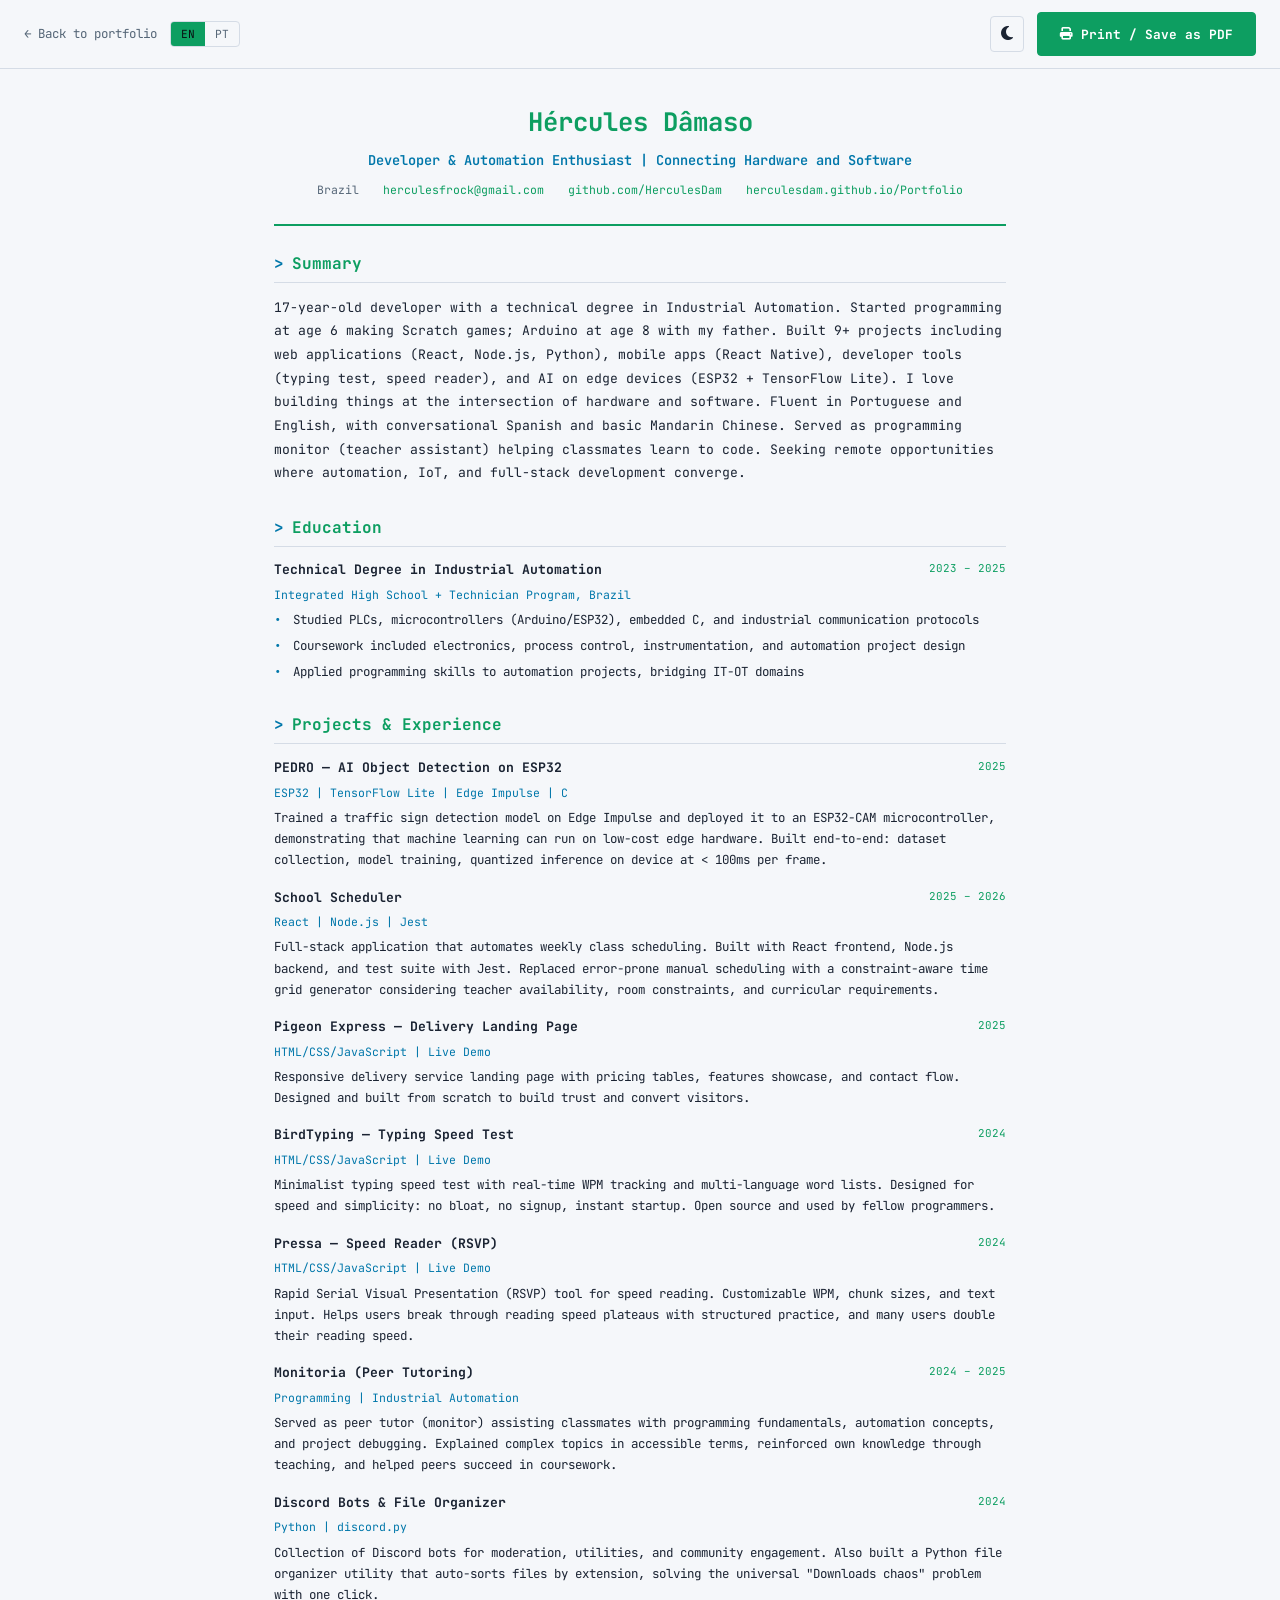
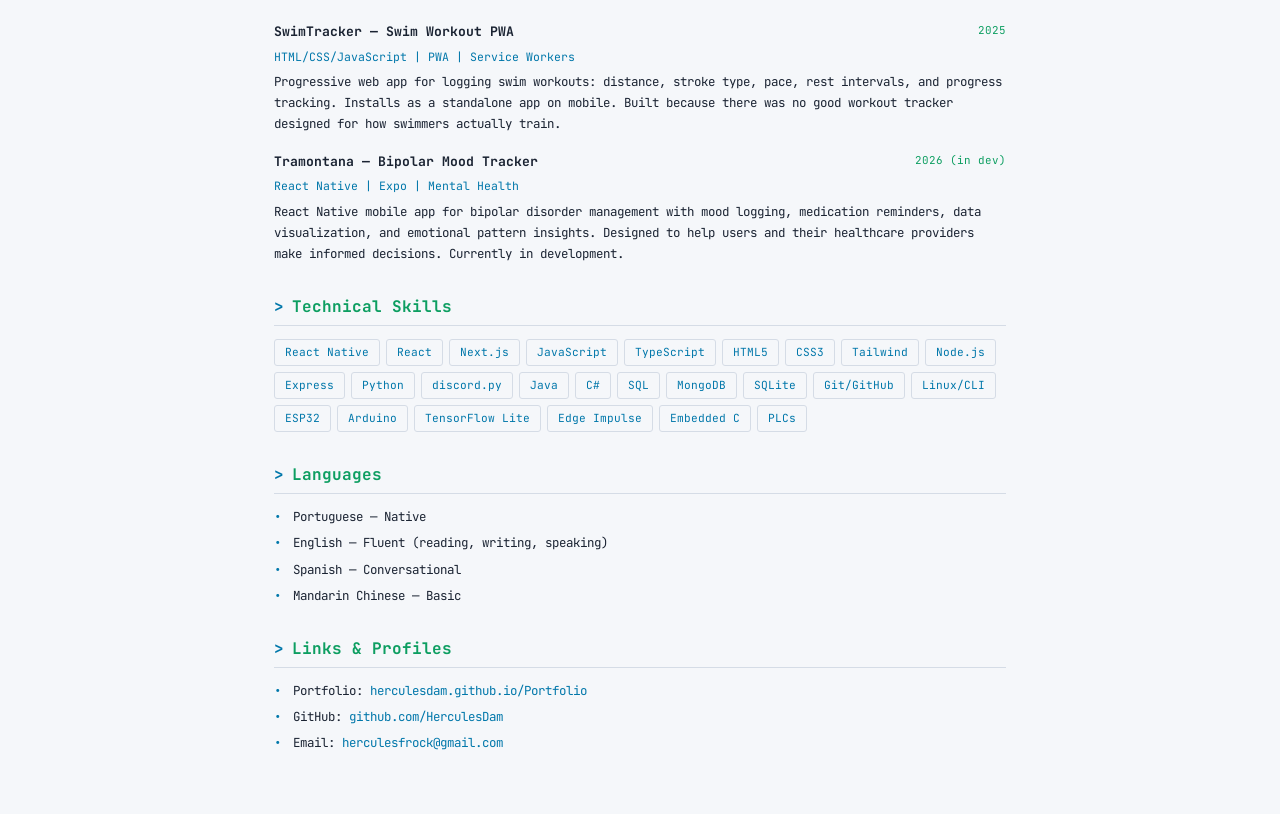
==== resume.html @ ef2e7fe3 "portfolio update" ====
<!DOCTYPE html>
<html lang="en">
<head>
  <meta charset="UTF-8">
  <meta name="viewport" content="width=device-width, initial-scale=1.0">
  <meta name="description" content="Hércules Dâmaso | Curriculum Vitae. 17-year-old developer working with industrial automation and modern software.">
  <meta name="color-scheme" content="dark light">
  <title>CV — Hércules Dâmaso</title>
  <link rel="icon" type="image/png" href="favicon.png">
  <link rel="preconnect" href="https://fonts.googleapis.com">
  <link rel="preconnect" href="https://fonts.gstatic.com" crossorigin>
  <link href="https://fonts.googleapis.com/css2?family=JetBrains+Mono:wght@400;600;700&display=swap" rel="stylesheet">
  <link rel="stylesheet" href="https://cdnjs.cloudflare.com/ajax/libs/font-awesome/6.5.0/css/all.min.css">
  <style>
    /* ─── RESUME-SPECIFIC STYLES ─── */
    :root {
      --bg: #0a0e12;
      --text: #c8d8e8;
      --accent: #00ff99;
      --accent2: #00ccff;
      --muted: #5a7a8a;
      --border: #1e2a34;
    }
    [data-theme="light"] {
      --bg: #f5f7fa;
      --text: #1a2332;
      --accent: #0d9e61;
      --accent2: #0077aa;
      --muted: #556677;
      --border: #d5dce6;
    }
    @media (prefers-color-scheme: light) {
      :root:not([data-theme="dark"]) {
        --bg: #f5f7fa;
        --text: #1a2332;
        --accent: #0d9e61;
        --accent2: #0077aa;
        --muted: #556677;
        --border: #d5dce6;
      }
    }
    /* ─── PRINT STYLES ─── */
    @media print {
      :root { --bg: #fff !important; --text: #111 !important; --accent: #0d7a3a !important; --accent2: #005588 !important; --muted: #444 !important; --border: #ccc !important; }
      body::before, body::after, .no-print, nav, .top-bar { display: none !important; }
      body { background: #fff; color: #111; font-size: 10px; line-height: 1.4; -webkit-print-color-adjust: exact; print-color-adjust: exact; }
      .container { max-width: 100%; padding: 0; }
      .resume-header { padding-bottom: 8px; margin-bottom: 8px; }
      .resume-header h1 { font-size: 18px; }
      .resume-section { page-break-inside: avoid; margin-bottom: 12px; }
      .resume-section h2 { font-size: 12px; }
      .resume-section p, .resume-section li { font-size: 9px; }
      @page { margin: 0.5in; }
    }
    /* ─── BASE ─── */
    *, *::before, *::after { box-sizing: border-box; margin: 0; padding: 0; }
    html { scroll-behavior: smooth; }
    body {
      background: var(--bg);
      color: var(--text);
      font-family: 'JetBrains Mono', 'Courier New', monospace;
      font-size: 14px;
      line-height: 1.7;
      transition: background 0.3s, color 0.3s;
    }
    .container { max-width: 780px; margin: 0 auto; padding: 2rem 1.5rem; }
    /* ─── TOP BAR ─── */
    .top-bar {
      position: sticky;
      top: 0;
      z-index: 100;
      background: var(--bg);
      border-bottom: 1px solid var(--border);
      padding: 12px 1.5rem;
      display: flex;
      justify-content: space-between;
      align-items: center;
      flex-wrap: wrap;
      gap: 0.8rem;
      transition: background 0.3s;
    }
    .top-bar-left { display: flex; align-items: center; gap: 0.8rem; flex-wrap: wrap; }
    .back-link { color: var(--muted); font-size: 0.78rem; text-decoration: none; transition: color 0.2s; }
    .back-link:hover { color: var(--accent); }
    /* ─── LANGUAGE TOGGLE (matching portfolio) ─── */
    .lang-toggle {
      display: flex;
      border: 1px solid var(--border);
      border-radius: 4px;
      overflow: hidden;
    }
    .lang-btn {
      background: none;
      border: none;
      color: var(--muted);
      font-family: 'JetBrains Mono', monospace;
      font-size: 0.7rem;
      padding: 5px 10px;
      cursor: pointer;
      transition: all 0.2s;
    }
    .lang-btn.active { background: var(--accent); color: #0a0e12; }
    .lang-btn:not(.active):hover { color: var(--accent); }
    /* ─── THEME TOGGLE ─── */
    .theme-toggle-btn {
      background: none;
      border: 1px solid var(--border);
      border-radius: 4px;
      padding: 6px 10px;
      min-height: 36px;
      cursor: pointer;
      font-size: 1rem;
      color: var(--text);
      transition: all 0.25s;
    }
    .theme-toggle-btn:hover { border-color: var(--accent); }
    /* ─── PRINT CTA ─── */
    .print-btn {
      display: inline-flex;
      align-items: center;
      gap: 8px;
      padding: 10px 22px;
      min-height: 44px;
      background: var(--accent);
      color: #0a0e12;
      border: 1px solid var(--accent);
      border-radius: 4px;
      font-family: 'JetBrains Mono', monospace;
      font-size: 0.8rem;
      font-weight: 700;
      cursor: pointer;
      transition: all 0.25s;
      text-decoration: none;
    }
    .print-btn:hover { background: transparent; color: var(--accent); }
    [data-theme="light"] .print-btn { color: #fff; }
    [data-theme="light"] .print-btn:hover { color: var(--accent); background: transparent; }
    /* ─── RESUME HEADER ─── */
    .resume-header {
      text-align: center;
      padding-bottom: 1.5rem;
      margin-bottom: 1.5rem;
      border-bottom: 2px solid var(--accent);
    }
    .resume-header h1 { font-size: 1.6rem; color: var(--accent); margin-bottom: 0.3rem; }
    .resume-header .subtitle { color: var(--accent2); font-size: 0.85rem; font-weight: 600; margin-bottom: 0.5rem; }
    .resume-header .contact-row {
      display: flex;
      justify-content: center;
      gap: 1.5rem;
      flex-wrap: wrap;
      font-size: 0.72rem;
      color: var(--muted);
    }
    .resume-header .contact-row a { color: var(--accent); text-decoration: none; }
    .resume-header .contact-row a:hover { text-decoration: underline; }
    /* ─── SECTIONS ─── */
    .resume-section { margin-bottom: 1.8rem; }
    .resume-section h2 {
      font-size: 1rem;
      color: var(--accent);
      margin-bottom: 0.8rem;
      padding-bottom: 0.3rem;
      border-bottom: 1px solid var(--border);
      display: flex;
      align-items: center;
      gap: 0.5rem;
    }
    .resume-section h2::before { content: '>'; color: var(--accent2); }
    .resume-section p { color: var(--text); font-size: 0.82rem; line-height: 1.8; margin-bottom: 0.5rem; }
    .resume-section ul { list-style: none; padding: 0; }
    .resume-section li {
      font-size: 0.78rem;
      color: var(--text);
      margin-bottom: 0.3rem;
      padding-left: 1.2rem;
      position: relative;
    }
    .resume-section li::before {
      content: '•';
      position: absolute;
      left: 0;
      color: var(--accent2);
    }
    .resume-section a { color: var(--accent2); text-decoration: none; }
    .item-header {
      display: flex;
      justify-content: space-between;
      flex-wrap: wrap;
      margin-bottom: 0.2rem;
    }
    .item-title { font-weight: 700; color: var(--text); font-size: 0.82rem; }
    .item-date { font-size: 0.68rem; color: var(--accent); }
    .item-subtitle { font-size: 0.72rem; color: var(--accent2); margin-bottom: 0.3rem; }
    .item-desc { font-size: 0.78rem; color: var(--text); line-height: 1.7; }
    /* ─── SKILL TAGS ─── */
    .skill-tags { display: flex; flex-wrap: wrap; gap: 6px; }
    .skill-tag {
      padding: 3px 10px;
      border: 1px solid var(--border);
      border-radius: 3px;
      font-size: 0.7rem;
      color: var(--accent2);
      transition: border-color 0.2s;
    }
    /* ─── RESPONSIVE ─── */
    @media (max-width: 600px) {
      .container { padding: 1rem 1rem; }
      .resume-header h1 { font-size: 1.3rem; }
      .resume-header .contact-row { flex-direction: column; gap: 0.3rem; align-items: center; }
      .top-bar { padding: 10px 1rem; flex-direction: column; }
      .top-bar-left { justify-content: center; }
    }
  </style>
</head>
<body>
  <!-- Top Bar (hidden when printing) -->
  <div class="top-bar no-print">
    <div class="top-bar-left">
      <a href="index.html" class="back-link" data-i18n="backToPortfolio">← Back to portfolio</a>
      <div class="lang-toggle" role="radiogroup" aria-label="Language">
        <button class="lang-btn" data-lang="en" role="radio" aria-checked="true">EN</button>
        <button class="lang-btn" data-lang="pt" role="radio" aria-checked="false">PT</button>
      </div>
    </div>
    <div style="display:flex;align-items:center;gap:0.8rem;flex-wrap:wrap;">
      <button class="theme-toggle-btn" id="theme-toggle" data-i18n="themeToggleLabel" aria-label="Toggle light/dark theme"><i class="fa-solid fa-moon"></i></button>
      <button class="print-btn no-print" onclick="window.print()">
        <i class="fa-solid fa-print"></i> <span data-i18n="printBtn">Print / Save as PDF</span>
      </button>
    </div>
  </div>

  <div class="container">
    <!-- Header -->
    <header class="resume-header">
      <h1>Hércules Dâmaso</h1>
      <div class="subtitle" data-i18n="subtitle">Developer & Automation Enthusiast — Bridging Industrial Automation with Modern Software</div>
      <div class="contact-row">
        <span data-i18n="location">Brazil</span>
        <a href="mailto:herculesfrock@gmail.com">herculesfrock@gmail.com</a>
        <a href="https://github.com/HerculesDam" target="_blank" rel="noopener">github.com/HerculesDam</a>
        <a href="https://herculesdam.github.io/Portfolio/" target="_blank" rel="noopener">herculesdam.github.io/Portfolio</a>
      </div>
    </header>

    <!-- Summary -->
    <section class="resume-section">
      <h2 data-i18n="sectionSummary">Summary</h2>
      <p data-i18n="summaryText">17-year-old developer with a technical degree in Industrial Automation. Started programming at age 6 making Scratch games; Arduino at age 8 with my father. Built 9+ production projects spanning web applications (React, Node.js, Python), mobile apps (React Native), developer tools (typing test, speed reader), and AI on edge devices (ESP32 + TensorFlow Lite). Passionate about the intersection of physical automation and modern software. Fluent in Portuguese and English, with conversational Spanish and basic Mandarin Chinese. Served as programming monitor (teacher assistant) helping classmates learn to code. Seeking remote opportunities where automation, IoT, and full-stack development converge.</p>
    </section>

    <!-- Education -->
    <section class="resume-section">
      <h2 data-i18n="sectionEducation">Education</h2>
      <div class="item-header">
        <span class="item-title" data-i18n="eduTitle">Technical Degree — Industrial Automation</span>
        <span class="item-date">2023 – 2025</span>
      </div>
      <div class="item-subtitle" data-i18n="eduSubtitle">Integrated High School + Technician Program, Brazil</div>
      <div class="item-desc">
        <ul>
          <li data-i18n="eduLi1">Studied PLCs, microcontrollers (Arduino/ESP32), embedded C, and industrial communication protocols</li>
          <li data-i18n="eduLi2">Coursework included electronics, process control, instrumentation, and automation project design</li>
          <li data-i18n="eduLi3">Applied programming skills to automation projects, bridging IT-OT domains</li>
        </ul>
      </div>
    </section>

    <!-- Projects & Experience -->
    <section class="resume-section">
      <h2 data-i18n="sectionProjects">Projects & Experience</h2>

      <div style="margin-bottom:1rem;">
        <div class="item-header">
          <span class="item-title">PEDRO — AI Object Detection on ESP32</span>
          <span class="item-date">2025</span>
        </div>
        <div class="item-subtitle" data-i18n="expPedroSub">ESP32 | TensorFlow Lite | Edge Impulse | C</div>
        <div class="item-desc" data-i18n="expPedroDesc">Trained a traffic sign detection model on Edge Impulse and deployed it to an ESP32-CAM microcontroller, demonstrating that machine learning can run on low-cost edge hardware. Built end-to-end: dataset collection, model training, quantized inference on device at < 100ms per frame.</div>
      </div>

      <div style="margin-bottom:1rem;">
        <div class="item-header">
          <span class="item-title" data-i18n="expSchedTitle">School Scheduler</span>
          <span class="item-date">2025 – 2026</span>
        </div>
        <div class="item-subtitle">React | Node.js | Jest</div>
        <div class="item-desc" data-i18n="expSchedDesc">Full-stack application that automates weekly class scheduling. Built with React frontend, Node.js backend, and test suite with Jest. Replaced error-prone manual scheduling with a constraint-aware time grid generator considering teacher availability, room constraints, and curricular requirements.</div>
      </div>

      <div style="margin-bottom:1rem;">
        <div class="item-header">
          <span class="item-title" data-i18n="expPigeonTitle">Pigeon Express — Delivery Landing Page</span>
          <span class="item-date">2025</span>
        </div>
        <div class="item-subtitle">HTML/CSS/JavaScript | <a href="https://herculesdam.github.io/Pigeon-Express/" target="_blank" rel="noopener" data-i18n="liveDemoLabel">Live Demo</a></div>
        <div class="item-desc" data-i18n="expPigeonDesc">Responsive delivery service landing page with pricing tables, features showcase, and contact flow. Designed and built from scratch to build trust and convert visitors.</div>
      </div>

      <div style="margin-bottom:1rem;">
        <div class="item-header">
          <span class="item-title">BirdTyping — Typing Speed Test</span>
          <span class="item-date">2024</span>
        </div>
        <div class="item-subtitle">HTML/CSS/JavaScript | <a href="https://herculesdam.github.io/BirdTyping/" target="_blank" rel="noopener" data-i18n="liveDemoLabel">Live Demo</a></div>
        <div class="item-desc" data-i18n="expBirdDesc">Minimalist typing speed test with real-time WPM tracking and multi-language word lists. Designed for speed and simplicity — no bloat, no signup, instant startup. Open-source and used by fellow programmers.</div>
      </div>

      <div style="margin-bottom:1rem;">
        <div class="item-header">
          <span class="item-title">Pressa — Speed Reader (RSVP)</span>
          <span class="item-date">2024</span>
        </div>
        <div class="item-subtitle">HTML/CSS/JavaScript | <a href="https://herculesdam.github.io/Pressa/" target="_blank" rel="noopener" data-i18n="liveDemoLabel">Live Demo</a></div>
        <div class="item-desc" data-i18n="expPressaDesc">Rapid Serial Visual Presentation (RSVP) tool for speed reading. Customizable WPM, chunk sizes, and text input. Helps users break reading speed plateaus through structured practice — users can double their reading speed.</div>
      </div>

      <div style="margin-bottom:1rem;">
        <div class="item-header">
          <span class="item-title" data-i18n="expMonitorTitle">Monitoria (Peer Tutoring)</span>
          <span class="item-date">2024 – 2025</span>
        </div>
        <div class="item-subtitle" data-i18n="expMonitorSub">Programming | Industrial Automation</div>
        <div class="item-desc" data-i18n="expMonitorDesc">Served as peer tutor (monitor) assisting classmates with programming fundamentals, automation concepts, and project debugging. Explained complex topics in accessible terms, reinforced own knowledge through teaching, and helped peers succeed in coursework.</div>
      </div>

      <div style="margin-bottom:1rem;">
        <div class="item-header">
          <span class="item-title" data-i18n="expDiscordTitle">Discord Bots & File Organizer</span>
          <span class="item-date">2024</span>
        </div>
        <div class="item-subtitle">Python | discord.py</div>
        <div class="item-desc" data-i18n="expDiscordDesc">Collection of Discord bots for moderation, utilities, and community engagement. Also built a Python file organizer utility that auto-sorts files by extension — solving the ubiquitous "Downloads chaos" problem with one-click organization.</div>
      </div>

      <div style="margin-bottom:1rem;">
        <div class="item-header">
          <span class="item-title">SwimTracker — Swim Workout PWA</span>
          <span class="item-date">2025</span>
        </div>
        <div class="item-subtitle">HTML/CSS/JavaScript | PWA | Service Workers</div>
        <div class="item-desc" data-i18n="expSwimDesc">Progressive web app for logging swim workouts — distance, stroke type, pace, rest intervals, and progression tracking. Installed as a standalone app on mobile. Built because no dedicated workout tracker existed for swimmers' specific training patterns.</div>
      </div>

      <div>
        <div class="item-header">
          <span class="item-title">Tramontana — Bipolar Mood Tracker</span>
          <span class="item-date">2026 (in dev)</span>
        </div>
        <div class="item-subtitle">React Native | Expo | Mental Health</div>
        <div class="item-desc" data-i18n="expTramontDesc">React Native mobile app for bipolar disorder management — mood logging, medication reminders, data visualization, and emotional pattern insights. Designed to help users and their healthcare providers make evidence-based decisions. Currently in development.</div>
      </div>
    </section>

    <!-- Skills -->
    <section class="resume-section">
      <h2 data-i18n="sectionSkills">Technical Skills</h2>
      <div class="skill-tags">
        <span class="skill-tag">React Native</span>
        <span class="skill-tag">React</span>
        <span class="skill-tag">Next.js</span>
        <span class="skill-tag">JavaScript</span>
        <span class="skill-tag">TypeScript</span>
        <span class="skill-tag">HTML5</span>
        <span class="skill-tag">CSS3</span>
        <span class="skill-tag">Tailwind</span>
        <span class="skill-tag">Node.js</span>
        <span class="skill-tag">Express</span>
        <span class="skill-tag">Python</span>
        <span class="skill-tag">discord.py</span>
        <span class="skill-tag">Java</span>
        <span class="skill-tag">C#</span>
        <span class="skill-tag">SQL</span>
        <span class="skill-tag">MongoDB</span>
        <span class="skill-tag">SQLite</span>
        <span class="skill-tag">Git/GitHub</span>
        <span class="skill-tag">Linux/CLI</span>
        <span class="skill-tag">ESP32</span>
        <span class="skill-tag">Arduino</span>
        <span class="skill-tag">TensorFlow Lite</span>
        <span class="skill-tag">Edge Impulse</span>
        <span class="skill-tag">Embedded C</span>
        <span class="skill-tag">PLCs</span>
      </div>
    </section>

    <!-- Languages -->
    <section class="resume-section">
      <h2 data-i18n="sectionLanguages">Languages</h2>
      <ul>
        <li data-i18n="langPT">Portuguese — Native</li>
        <li data-i18n="langEN">English — Fluent (reading, writing, speaking)</li>
        <li data-i18n="langES">Spanish — Conversational</li>
        <li data-i18n="langZH">Mandarin Chinese — Basic</li>
      </ul>
    </section>

    <!-- Links -->
    <section class="resume-section">
      <h2 data-i18n="sectionLinks">Links & Profiles</h2>
      <ul>
        <li><span data-i18n="linkPortfolio">Portfolio:</span> <a href="https://herculesdam.github.io/Portfolio/" target="_blank" rel="noopener">herculesdam.github.io/Portfolio</a></li>
        <li><span data-i18n="linkGitHub">GitHub:</span> <a href="https://github.com/HerculesDam" target="_blank" rel="noopener">github.com/HerculesDam</a></li>
        <li><span data-i18n="linkEmail">Email:</span> <a href="mailto:herculesfrock@gmail.com">herculesfrock@gmail.com</a></li>
      </ul>
    </section>
  </div>

  <script>
    /* ───────────────────────────────────────── */
    /*  TRANSLATIONS                            */
    /* ───────────────────────────────────────── */
    const cvTranslations = {
      en: {
        backToPortfolio: "← Back to portfolio",
        themeToggleLabel: "Toggle light/dark theme",
        printBtn: "Print / Save as PDF",
        subtitle: "Developer & Automation Enthusiast | Connecting Hardware and Software",
        location: "Brazil",
        sectionSummary: "Summary",
        summaryText: "17-year-old developer with a technical degree in Industrial Automation. Started programming at age 6 making Scratch games; Arduino at age 8 with my father. Built 9+ projects including web applications (React, Node.js, Python), mobile apps (React Native), developer tools (typing test, speed reader), and AI on edge devices (ESP32 + TensorFlow Lite). I love building things at the intersection of hardware and software. Fluent in Portuguese and English, with conversational Spanish and basic Mandarin Chinese. Served as programming monitor (teacher assistant) helping classmates learn to code. Seeking remote opportunities where automation, IoT, and full-stack development converge.",
        sectionEducation: "Education",
        eduTitle: "Technical Degree in Industrial Automation",
        eduSubtitle: "Integrated High School + Technician Program, Brazil",
        eduLi1: "Studied PLCs, microcontrollers (Arduino/ESP32), embedded C, and industrial communication protocols",
        eduLi2: "Coursework included electronics, process control, instrumentation, and automation project design",
        eduLi3: "Applied programming skills to automation projects, bridging IT-OT domains",
        sectionProjects: "Projects & Experience",
        liveDemoLabel: "Live Demo",
        expPedroSub: "ESP32 | TensorFlow Lite | Edge Impulse | C",
        expPedroDesc: "Trained a traffic sign detection model on Edge Impulse and deployed it to an ESP32-CAM microcontroller, demonstrating that machine learning can run on low-cost edge hardware. Built end-to-end: dataset collection, model training, quantized inference on device at < 100ms per frame.",
        expSchedTitle: "School Scheduler",
        expSchedDesc: "Full-stack application that automates weekly class scheduling. Built with React frontend, Node.js backend, and test suite with Jest. Replaced error-prone manual scheduling with a constraint-aware time grid generator considering teacher availability, room constraints, and curricular requirements.",
        expPigeonTitle: "Pigeon Express — Delivery Landing Page",
        expPigeonDesc: "Responsive delivery service landing page with pricing tables, features showcase, and contact flow. Designed and built from scratch to build trust and convert visitors.",
        expBirdDesc: "Minimalist typing speed test with real-time WPM tracking and multi-language word lists. Designed for speed and simplicity: no bloat, no signup, instant startup. Open source and used by fellow programmers.",
        expPressaDesc: "Rapid Serial Visual Presentation (RSVP) tool for speed reading. Customizable WPM, chunk sizes, and text input. Helps users break through reading speed plateaus with structured practice, and many users double their reading speed.",
        expMonitorTitle: "Monitoria (Peer Tutoring)",
        expMonitorSub: "Programming | Industrial Automation",
        expMonitorDesc: "Served as peer tutor (monitor) assisting classmates with programming fundamentals, automation concepts, and project debugging. Explained complex topics in accessible terms, reinforced own knowledge through teaching, and helped peers succeed in coursework.",
        expDiscordTitle: "Discord Bots & File Organizer",
        expDiscordDesc: "Collection of Discord bots for moderation, utilities, and community engagement. Also built a Python file organizer utility that auto-sorts files by extension, solving the universal \"Downloads chaos\" problem with one click.",
        expSwimDesc: "Progressive web app for logging swim workouts: distance, stroke type, pace, rest intervals, and progress tracking. Installs as a standalone app on mobile. Built because there was no good workout tracker designed for how swimmers actually train.",
        expTramontDesc: "React Native mobile app for bipolar disorder management with mood logging, medication reminders, data visualization, and emotional pattern insights. Designed to help users and their healthcare providers make informed decisions. Currently in development.",
        sectionSkills: "Technical Skills",
        sectionLanguages: "Languages",
        langPT: "Portuguese — Native",
        langEN: "English — Fluent (reading, writing, speaking)",
        langES: "Spanish — Conversational",
        langZH: "Mandarin Chinese — Basic",
        sectionLinks: "Links & Profiles",
        linkPortfolio: "Portfolio:",
        linkGitHub: "GitHub:",
        linkEmail: "Email:"
      },
      pt: {
        backToPortfolio: "← Voltar ao portfólio",
        themeToggleLabel: "Alternar tema claro/escuro",
        printBtn: "Imprimir / Salvar como PDF",
        subtitle: "Desenvolvedor & Entusiasta de Automação | Conectando Hardware e Software",
        location: "Brasil",
        sectionSummary: "Resumo",
        summaryText: "Desenvolvedor de 17 anos com curso técnico em Automação Industrial. Programo desde os 6 anos fazendo joguinhos no Scratch; Arduino aos 8 anos com meu pai. Construí mais de 9 projetos incluindo aplicações web (React, Node.js, Python), apps mobile (React Native), ferramentas para desenvolvedores (teste de digitação, leitura rápida) e IA em dispositivos edge (ESP32 + TensorFlow Lite). Adoro construir coisas na interseção entre hardware e software. Fluente em português e inglês, com espanhol conversacional e mandarim básico. Atuei como monitor de programação (professor assistente) ajudando colegas a aprender a programar. Buscando oportunidades remotas onde automação, IoT e desenvolvimento full-stack convergem.",
        sectionEducation: "Formação",
        eduTitle: "Curso Técnico em Automação Industrial",
        eduSubtitle: "Ensino Médio Integrado ao Técnico, Brasil",
        eduLi1: "Estudei PLCs, microcontroladores (Arduino/ESP32), C embarcado e protocolos de comunicação industrial",
        eduLi2: "Curso incluiu eletrônica, controle de processos, instrumentação e projeto de automação",
        eduLi3: "Apliquei habilidades de programação a projetos de automação, unindo os domínios TI-TO",
        sectionProjects: "Projetos & Experiência",
        liveDemoLabel: "Demo ao vivo",
        expPedroSub: "ESP32 | TensorFlow Lite | Edge Impulse | C",
        expPedroDesc: "Treinei um modelo de detecção de sinais de trânsito no Edge Impulse e implantei em um microcontrolador ESP32-CAM, demonstrando que machine learning pode rodar em hardware edge de baixo custo. Construí ponta a ponta: coleta de dataset, treinamento do modelo, inferência quantizada no dispositivo a < 100ms por frame.",
        expSchedTitle: "Organiza Horários",
        expSchedDesc: "Aplicação full-stack que automatiza a montagem de grade horária semanal. Construído com frontend React, backend Node.js e testes com Jest. Substituiu o agendamento manual propenso a erros por um gerador automático considerando disponibilidade de professores, restrições de salas e requisitos curriculares.",
        expPigeonTitle: "Pigeon Express — Landing Page de Delivery",
        expPigeonDesc: "Landing page responsiva para serviço de delivery com tabelas de preço, showcase de funcionalidades e fluxo de contato. Projetada e construída do zero para transmitir confiança e converter visitantes.",
        expBirdDesc: "Teste de digitação minimalista com rastreamento de PPM em tempo real e listas de palavras multilíngues. Projetado para velocidade e simplicidade: sem peso, sem cadastro, inicialização instantânea. Open source e usado por outros programadores.",
        expPressaDesc: "Ferramenta de leitura rápida RSVP (Rapid Serial Visual Presentation). PPM personalizável, tamanhos de chunk e entrada de texto. Ajuda a quebrar platôs de velocidade de leitura com prática estruturada, e muitos usuários dobram sua velocidade de leitura.",
        expMonitorTitle: "Monitoria (Professor Assistente)",
        expMonitorSub: "Programação | Automação Industrial",
        expMonitorDesc: "Atuei como monitor auxiliando colegas com fundamentos de programação, conceitos de automação e depuração de projetos. Expliquei tópicos complexos em termos acessíveis, reforcei meu próprio conhecimento através do ensino e ajudei colegas a ter sucesso nos cursos.",
        expDiscordTitle: "Bots Discord & Organizador de Arquivos",
        expDiscordDesc: "Coleção de bots Discord para moderação, utilidades e engajamento comunitário. Também criei um utilitário Python que organiza automaticamente arquivos por extensão, resolvendo o problema universal do \"caos na pasta Downloads\" com um clique.",
        expSwimDesc: "Progressive web app para registro de treinos de natação: distância, estilo, ritmo, intervalos de descanso e acompanhamento de progressão. Instalável como app standalone no celular. Construído porque não existia um bom app de treino feito para como os nadadores realmente treinam.",
        expTramontDesc: "App mobile React Native para gerenciamento de transtorno bipolar com registro de humor, lembretes de medicação, visualização de dados e insights de padrões emocionais. Projetado para ajudar usuários e seus médicos a tomar decisões informadas. Em desenvolvimento.",
        sectionSkills: "Habilidades Técnicas",
        sectionLanguages: "Idiomas",
        langPT: "Português — Nativo",
        langEN: "Inglês — Fluente (leitura, escrita, conversação)",
        langES: "Espanhol — Conversacional",
        langZH: "Mandarim — Básico",
        sectionLinks: "Links & Perfis",
        linkPortfolio: "Portfólio:",
        linkGitHub: "GitHub:",
        linkEmail: "Email:"
      }
    };

    /* ───────────────────────────────────────── */
    /*  LANGUAGE DETECTION & TOGGLE              */
    /* ───────────────────────────────────────── */
    const langBtns = document.querySelectorAll('.lang-btn');
    const dataI18nEls = document.querySelectorAll('[data-i18n]');
    let currentLang = localStorage.getItem('portfolio-lang') || 'en';

    function setLang(lang) {
      currentLang = lang;
      localStorage.setItem('portfolio-lang', lang);
      document.documentElement.lang = lang;

      // Update lang radio buttons
      langBtns.forEach(btn => {
        const isActive = btn.dataset.lang === lang;
        btn.classList.toggle('active', isActive);
        btn.setAttribute('aria-checked', isActive);
      });

      // Update meta description
      const metaDesc = document.querySelector('meta[name="description"]');
      if (metaDesc && cvTranslations[lang]?.summaryText) {
        metaDesc.content = cvTranslations[lang].summaryText.substring(0, 160);
      }

      // Update all data-i18n elements
      dataI18nEls.forEach(el => {
        const key = el.dataset.i18n;
        if (!key) return;
        const val = cvTranslations[lang]?.[key] ?? cvTranslations['en']?.[key] ?? key;
        if (el.id === 'theme-toggle') {
          el.setAttribute('aria-label', val);
          return;
        }
        el.textContent = val;
      });
    }

    langBtns.forEach(btn => {
      btn.addEventListener('click', () => setLang(btn.dataset.lang));
    });

    // Init language
    setLang(currentLang);

    /* ───────────────────────────────────────── */
    /*  THEME TOGGLE                            */
    /* ───────────────────────────────────────── */
    const themeBtn = document.getElementById('theme-toggle');
    const prefersDark = window.matchMedia('(prefers-color-scheme: dark)').matches;

    function getTheme() {
      return localStorage.getItem('portfolio-theme') || (prefersDark ? 'dark' : 'light');
    }

    function setTheme(theme) {
      document.documentElement.setAttribute('data-theme', theme);
      localStorage.setItem('portfolio-theme', theme);
      if (themeBtn) {
        themeBtn.innerHTML = theme === 'dark' ? '<i class="fa-solid fa-sun"></i>' : '<i class="fa-solid fa-moon"></i>';
      }
      const metaCS = document.querySelector('meta[name="color-scheme"]');
      if (metaCS) metaCS.content = theme === 'dark' ? 'dark light' : 'light dark';
    }

    setTheme(getTheme());

    themeBtn?.addEventListener('click', () => {
      const next = document.documentElement.getAttribute('data-theme') === 'dark' ? 'light' : 'dark';
      setTheme(next);
    });
  </script>
</body>
</html>
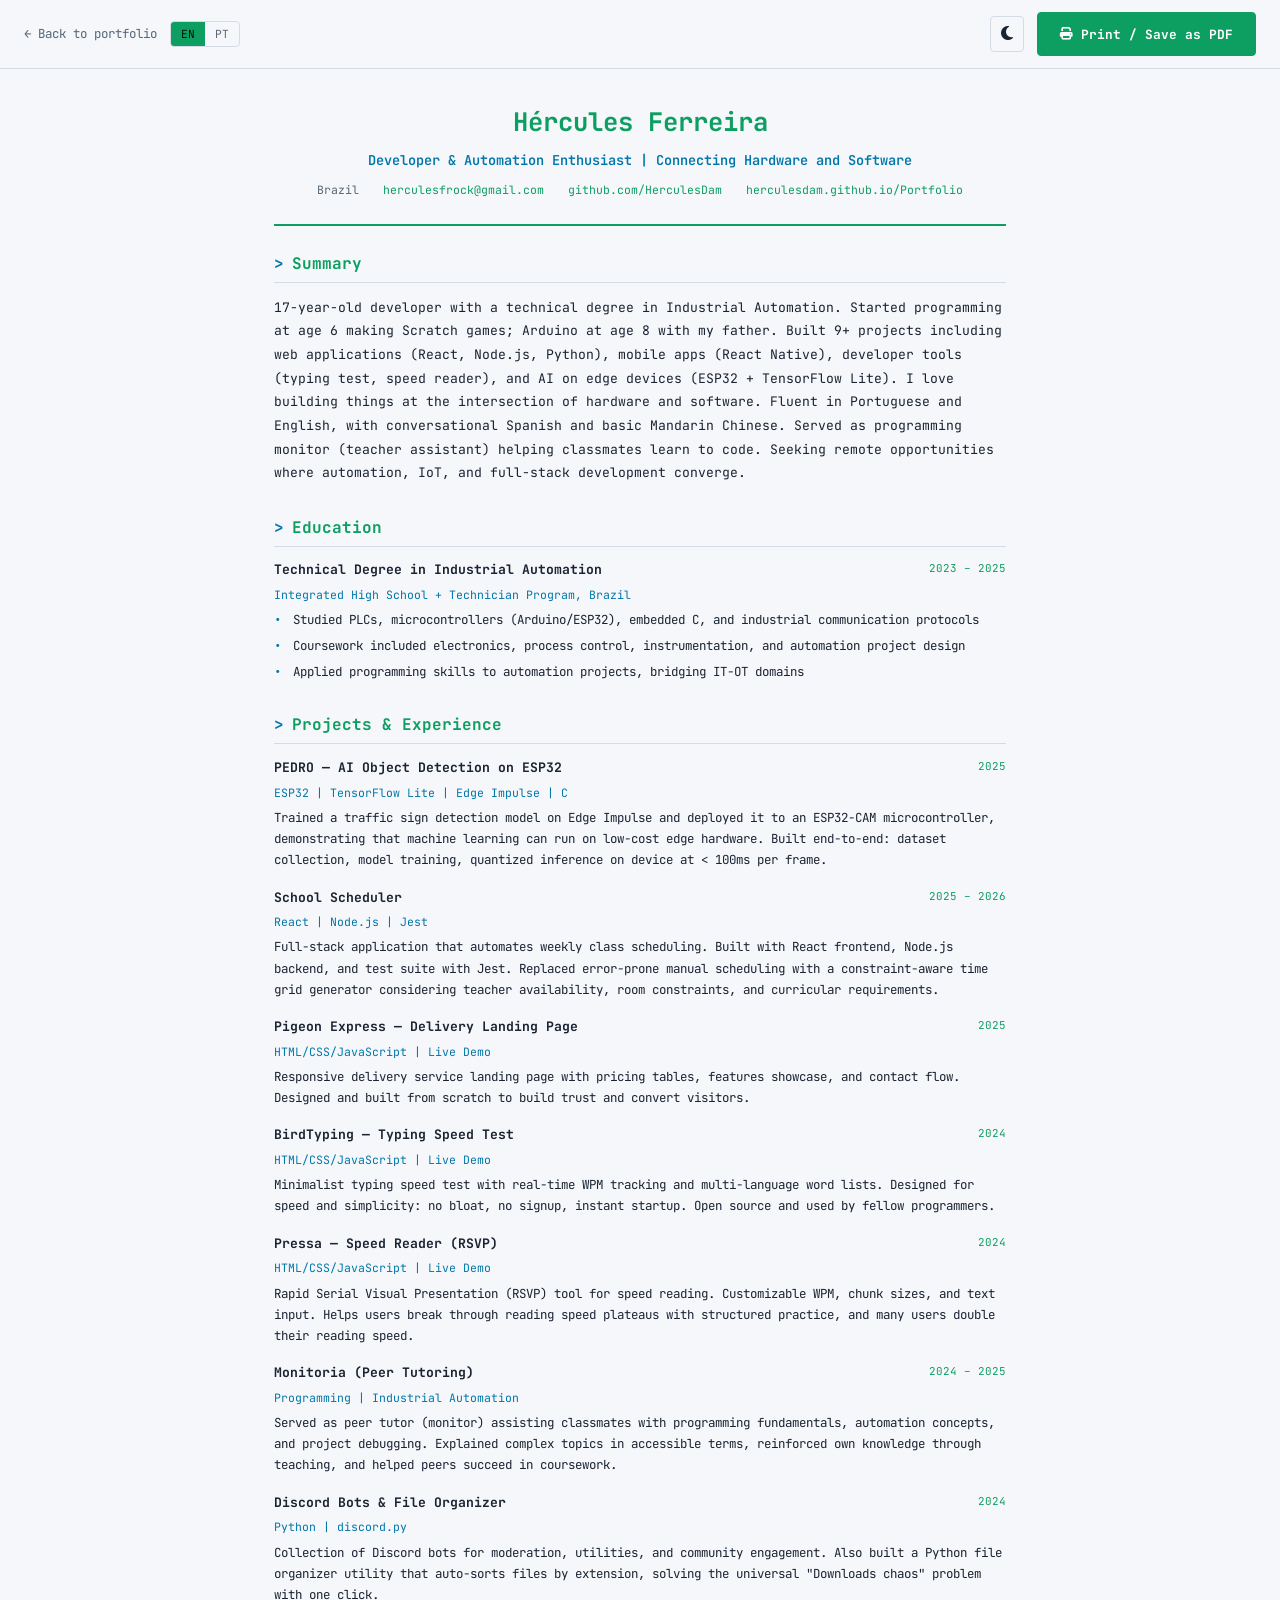
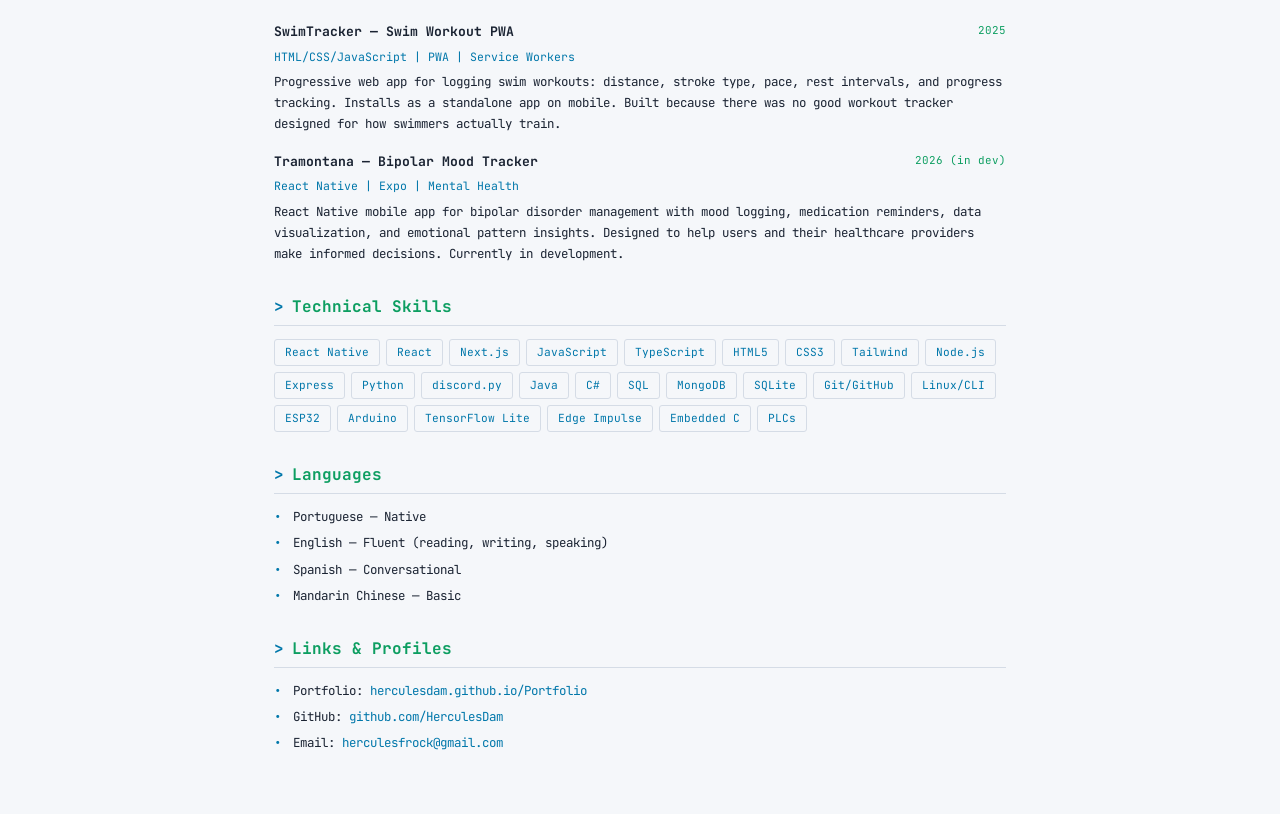
==== commit 0adf1e3f: "Update." ====
--- a/resume.html
+++ b/resume.html
@@ -3,9 +3,9 @@
 <head>
   <meta charset="UTF-8">
   <meta name="viewport" content="width=device-width, initial-scale=1.0">
-  <meta name="description" content="Hércules Dâmaso | Curriculum Vitae. 17-year-old developer working with industrial automation and modern software.">
+  <meta name="description" content="Hércules Ferreira | Curriculum Vitae. 17-year-old developer working with industrial automation and modern software.">
   <meta name="color-scheme" content="dark light">
-  <title>CV — Hércules Dâmaso</title>
+  <title>CV — Hércules Ferreira</title>
   <link rel="icon" type="image/png" href="favicon.png">
   <link rel="preconnect" href="https://fonts.googleapis.com">
   <link rel="preconnect" href="https://fonts.gstatic.com" crossorigin>
@@ -234,7 +234,7 @@
   <div class="container">
     <!-- Header -->
     <header class="resume-header">
-      <h1>Hércules Dâmaso</h1>
+      <h1>Hércules Ferreira</h1>
       <div class="subtitle" data-i18n="subtitle">Developer & Automation Enthusiast — Bridging Industrial Automation with Modern Software</div>
       <div class="contact-row">
         <span data-i18n="location">Brazil</span>
